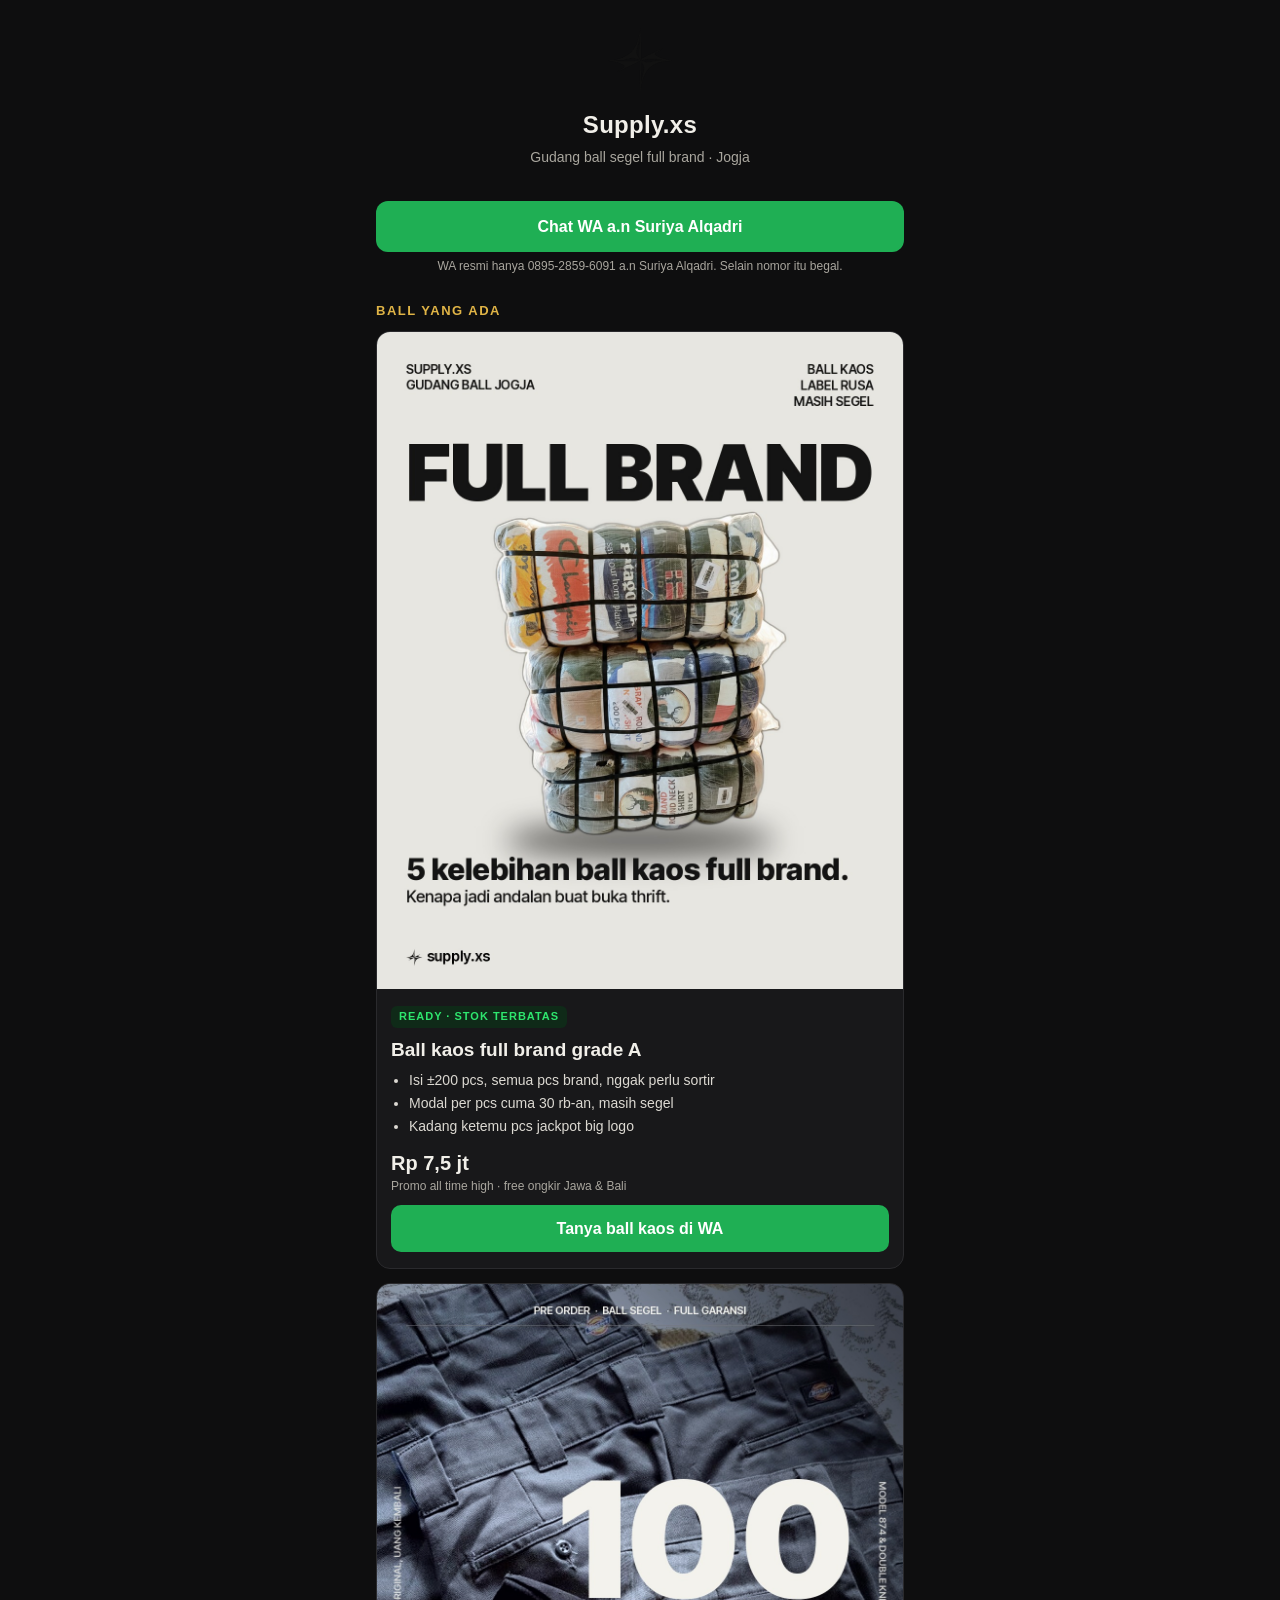
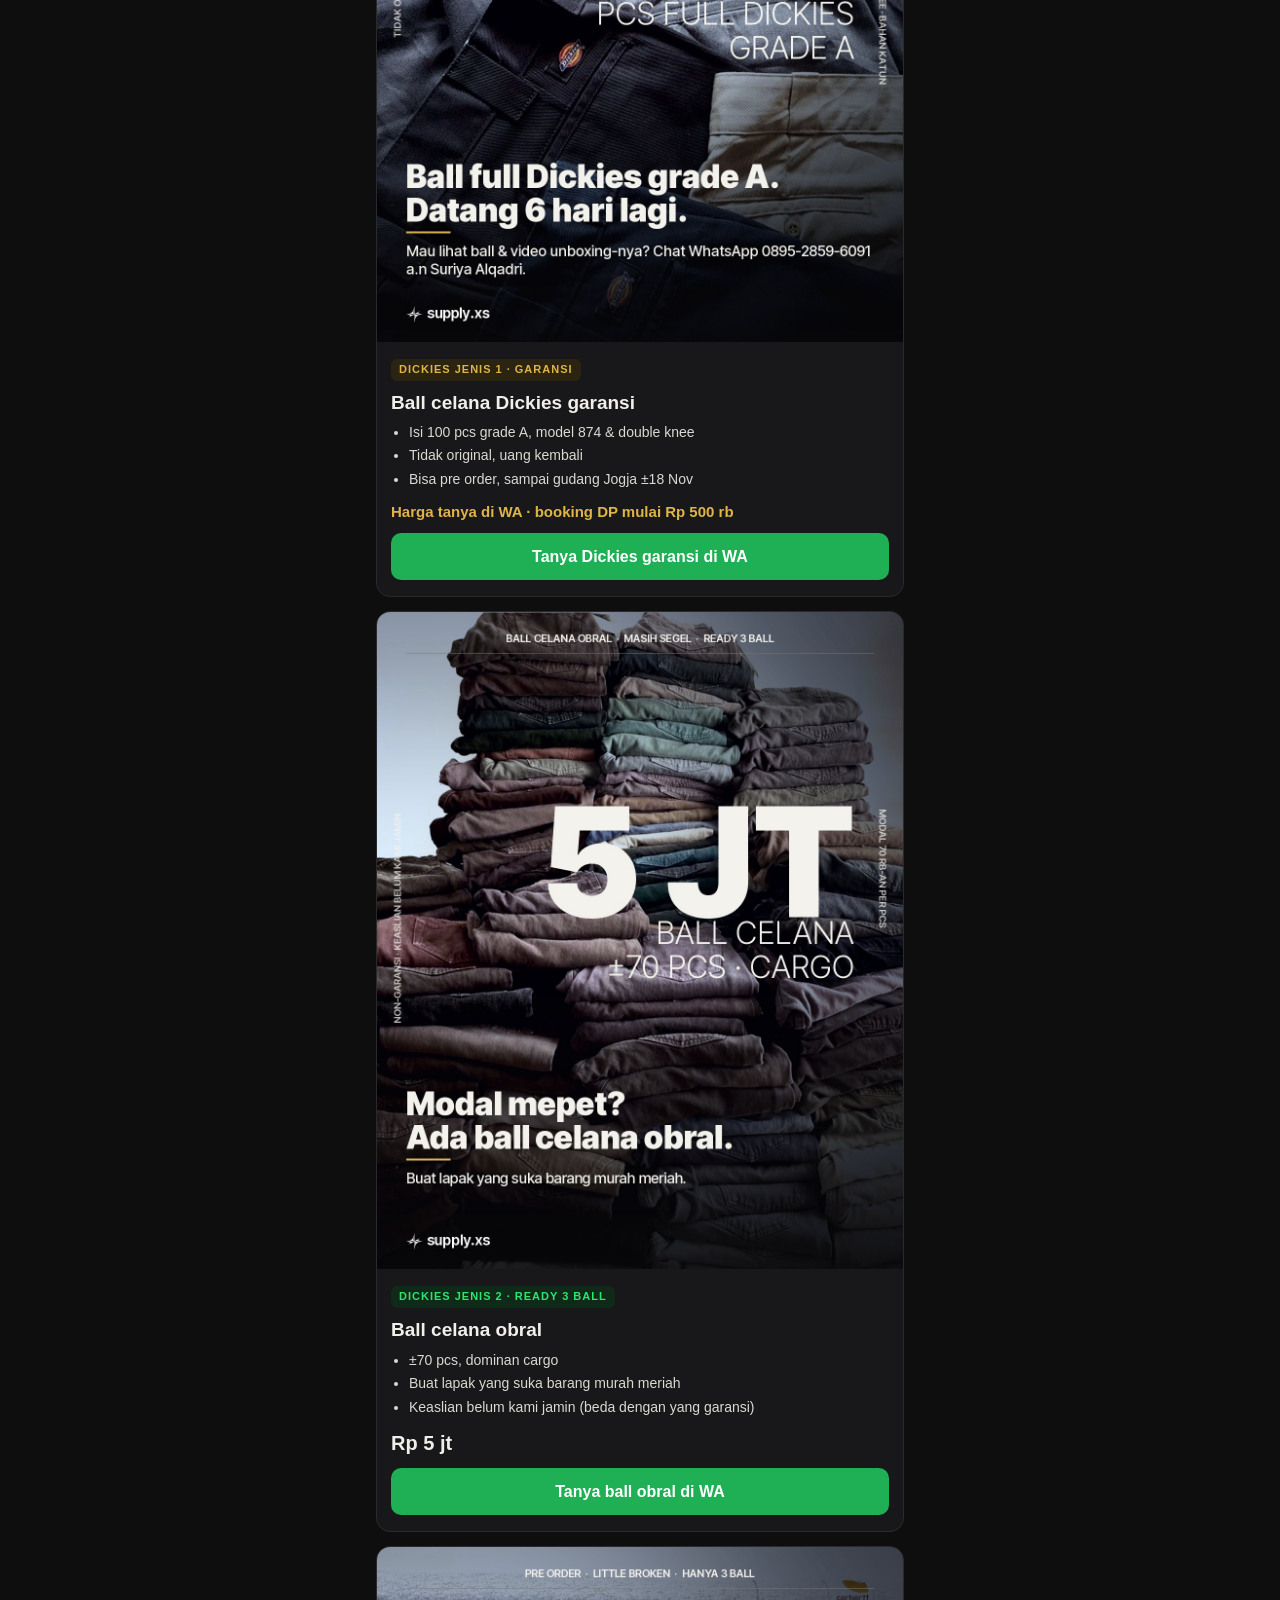
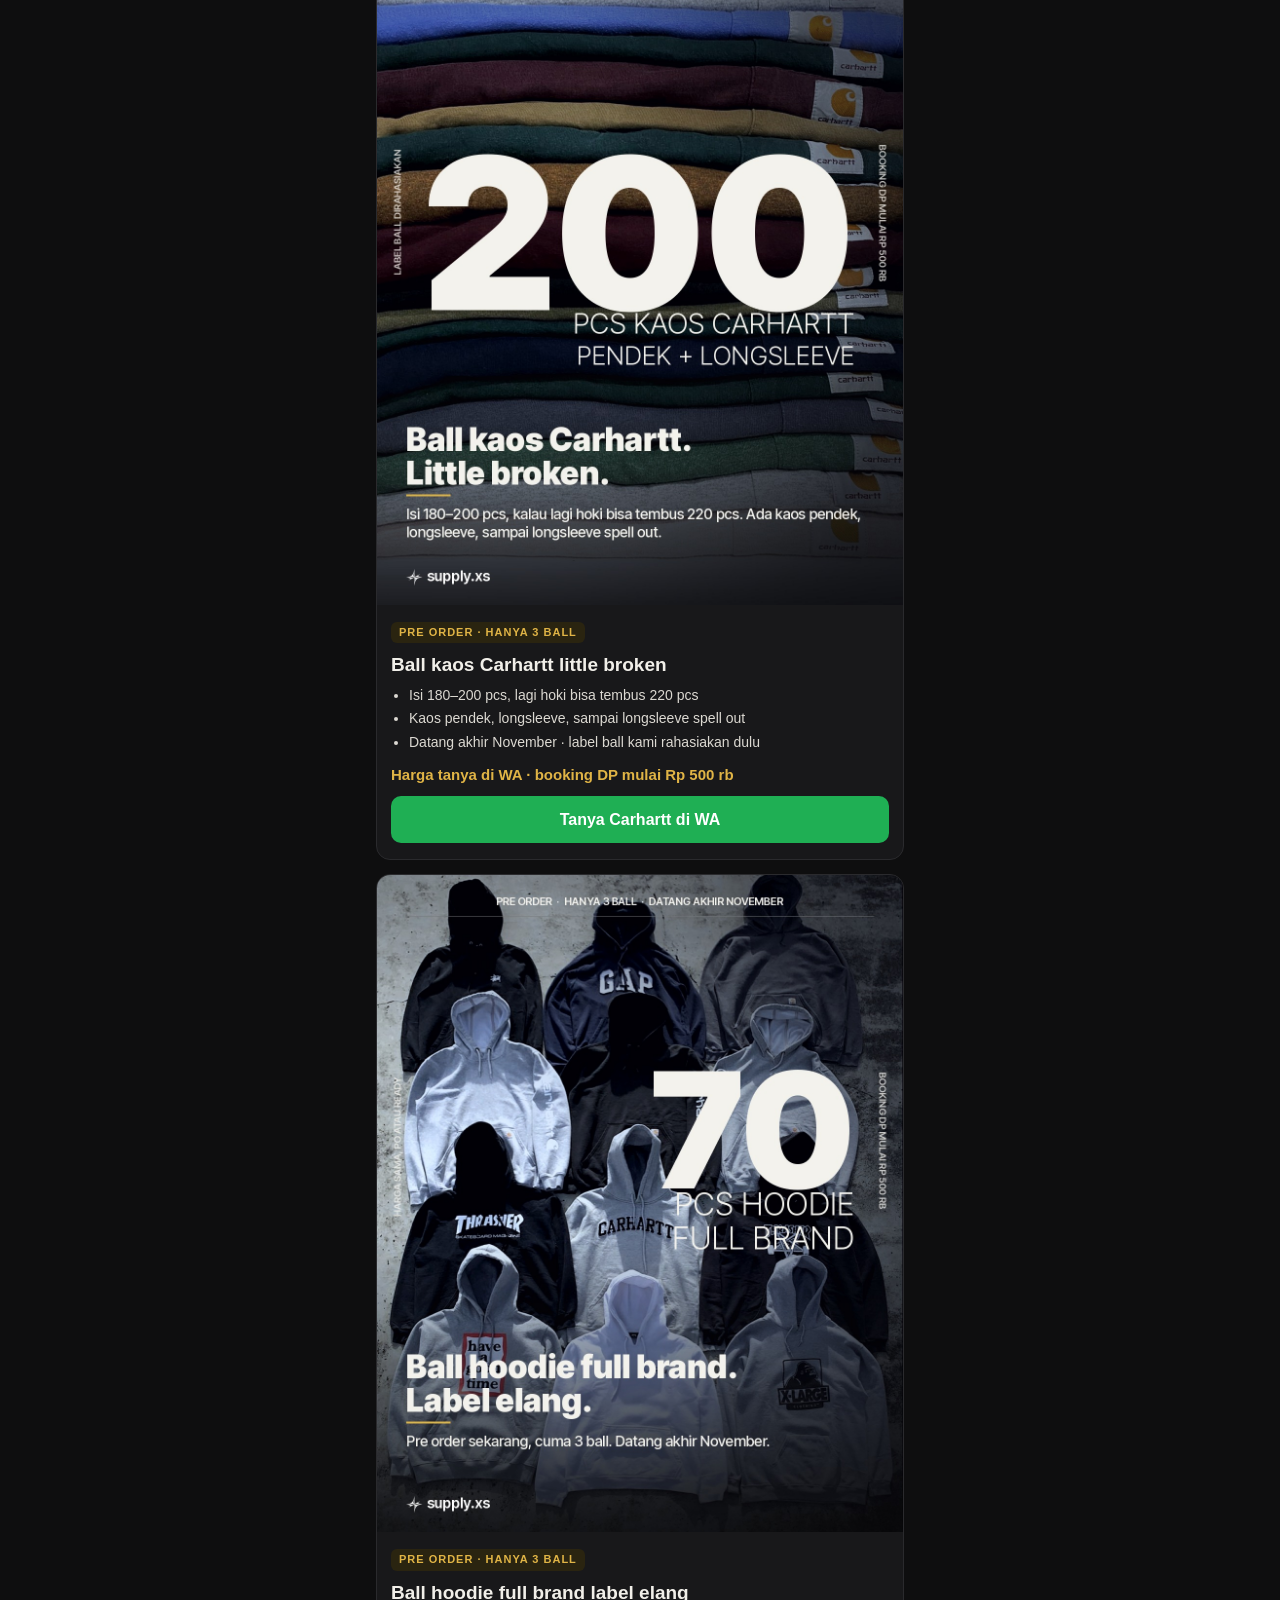
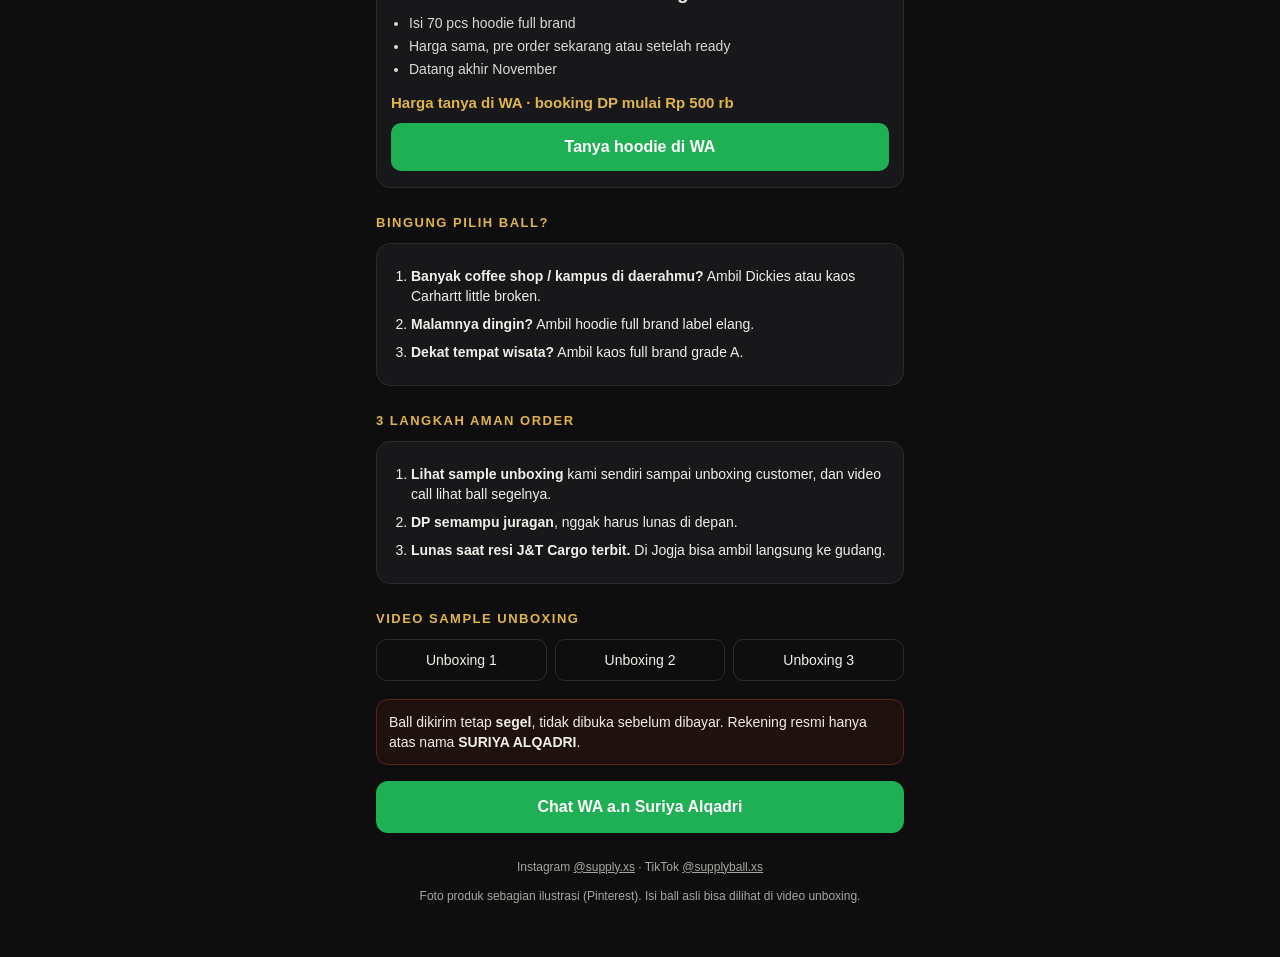
==== katalog/index.html @ a0b1c6cd "Katalog link-in-bio Supply.xs" ====
<!doctype html>
<html lang="id">
<head>
<meta charset="utf-8">
<meta name="viewport" content="width=device-width, initial-scale=1">
<title>Katalog Supply.xs</title>
<meta name="description" content="Katalog ball segel Supply.xs, gudang ball thrift Jogja. Ball kaos full brand grade A, ball celana Dickies, kaos Carhartt, hoodie full brand.">
<meta property="og:title" content="Katalog ball Supply.xs">
<meta property="og:description" content="Ball segel grade A dari gudang Jogja. Chat WA a.n Suriya Alqadri.">
<meta property="og:image" content="https://saranaisa09.github.io/supply-xs/tiktok/kelebihan-kaos/slide-1.jpg">
<link rel="icon" href="../logo.png">
<style>
:root{--latar:#0e0e0f;--kartu:#18181a;--garis:#2a2a2d;--teks:#f1efe9;--redup:#a9a69e;--emas:#e0b446;--hijau:#2ee66e;--wa:#1faf54}
*{box-sizing:border-box}
body{margin:0;background:var(--latar);color:var(--teks);font-family:-apple-system,"Segoe UI",Roboto,Arial,sans-serif;line-height:1.45}
.bungkus{max-width:560px;margin:0 auto;padding:0 16px 40px}
header{text-align:center;padding:28px 0 18px}
header img{width:64px;height:64px;border-radius:50%}
h1{font-size:24px;margin:10px 0 4px;letter-spacing:.3px}
.sub{color:var(--redup);font-size:14px;margin:0}
.tombol-wa{display:flex;align-items:center;justify-content:center;gap:8px;background:var(--wa);color:#fff;text-decoration:none;font-weight:700;border-radius:12px;padding:14px;margin:16px 0 6px;font-size:16px}
.kecil{font-size:12px;color:var(--redup);text-align:center;margin:0 0 18px}
h2{font-size:13px;letter-spacing:1.5px;color:var(--emas);margin:26px 0 10px}
.kartu{background:var(--kartu);border:1px solid var(--garis);border-radius:14px;overflow:hidden;margin-bottom:14px}
.kartu img{width:100%;display:block;aspect-ratio:4/5;object-fit:cover}
.isi{padding:14px 14px 16px}
.label{display:inline-block;font-size:11px;font-weight:700;letter-spacing:1px;padding:3px 8px;border-radius:6px;background:#2a2410;color:var(--emas);margin-bottom:8px}
.label.ready{background:#0f2a18;color:var(--hijau)}
h3{font-size:19px;margin:0 0 6px}
ul{margin:6px 0 12px;padding-left:18px;color:#dcd9d2;font-size:14px}
li{margin:3px 0}
.harga{font-size:20px;font-weight:800;margin:4px 0 2px}
.harga small{display:block;font-size:12px;font-weight:500;color:var(--redup)}
.tanya{font-size:15px;font-weight:700;color:var(--emas);margin:4px 0}
.chat{display:block;text-align:center;background:var(--wa);color:#fff;text-decoration:none;font-weight:700;border-radius:10px;padding:12px;margin-top:10px}
.langkah{background:var(--kartu);border:1px solid var(--garis);border-radius:14px;padding:14px}
.langkah ol{margin:0;padding-left:20px;font-size:14px}
.langkah li{margin:8px 0}
.video{display:flex;gap:8px;flex-wrap:wrap}
.video a{flex:1 1 140px;text-align:center;border:1px solid var(--garis);border-radius:10px;padding:10px;color:var(--teks);text-decoration:none;font-size:14px}
.peringatan{border:1px solid #5a2320;background:#1f1110;border-radius:12px;padding:12px;font-size:14px;margin-top:18px}
footer{text-align:center;color:var(--redup);font-size:12px;margin-top:26px}
footer a{color:var(--redup)}
</style>
</head>
<body>
<div class="bungkus">

<header>
  <img src="../logo.png" alt="Supply.xs">
  <h1>Supply.xs</h1>
  <p class="sub">Gudang ball segel full brand · Jogja</p>
</header>

<a class="tombol-wa" href="https://wa.me/6289528596091?text=Halo%20Supply.xs%2C%20saya%20lihat%20katalog.%20Mau%20tanya%20ball%20bang." target="_blank" rel="noopener">Chat WA a.n Suriya Alqadri</a>
<p class="kecil">WA resmi hanya 0895-2859-6091 a.n Suriya Alqadri. Selain nomor itu begal.</p>

<h2>BALL YANG ADA</h2>

<div class="kartu">
  <img src="../tiktok/kelebihan-kaos/slide-1.jpg" alt="Ball kaos full brand" loading="lazy">
  <div class="isi">
    <span class="label ready">READY · STOK TERBATAS</span>
    <h3>Ball kaos full brand grade A</h3>
    <ul>
      <li>Isi ±200 pcs, semua pcs brand, nggak perlu sortir</li>
      <li>Modal per pcs cuma 30 rb-an, masih segel</li>
      <li>Kadang ketemu pcs jackpot big logo</li>
    </ul>
    <div class="harga">Rp 7,5 jt <small>Promo all time high · free ongkir Jawa &amp; Bali</small></div>
    <a class="chat" href="https://wa.me/6289528596091?text=Halo%20Supply.xs%2C%20saya%20mau%20tanya%20ball%20kaos%20full%20brand%20grade%20A%207%2C5%20jt%20bang." target="_blank" rel="noopener">Tanya ball kaos di WA</a>
  </div>
</div>

<div class="kartu">
  <img src="../tiktok/po-dickies-6hari/slide-1.jpg" alt="Ball celana Dickies garansi" loading="lazy">
  <div class="isi">
    <span class="label">DICKIES JENIS 1 · GARANSI</span>
    <h3>Ball celana Dickies garansi</h3>
    <ul>
      <li>Isi 100 pcs grade A, model 874 &amp; double knee</li>
      <li>Tidak original, uang kembali</li>
      <li>Bisa pre order, sampai gudang Jogja ±18 Nov</li>
    </ul>
    <p class="tanya">Harga tanya di WA · booking DP mulai Rp 500 rb</p>
    <a class="chat" href="https://wa.me/6289528596091?text=Halo%20Supply.xs%2C%20saya%20mau%20tanya%20ball%20Dickies%20garansi%20100%20pcs%20bang." target="_blank" rel="noopener">Tanya Dickies garansi di WA</a>
  </div>
</div>

<div class="kartu">
  <img src="../tiktok/ball-celana-obral/slide-1.jpg" alt="Ball celana obral" loading="lazy">
  <div class="isi">
    <span class="label ready">DICKIES JENIS 2 · READY 3 BALL</span>
    <h3>Ball celana obral</h3>
    <ul>
      <li>±70 pcs, dominan cargo</li>
      <li>Buat lapak yang suka barang murah meriah</li>
      <li>Keaslian belum kami jamin (beda dengan yang garansi)</li>
    </ul>
    <div class="harga">Rp 5 jt</div>
    <a class="chat" href="https://wa.me/6289528596091?text=Halo%20Supply.xs%2C%20saya%20mau%20tanya%20ball%20celana%20obral%205%20jt%20bang." target="_blank" rel="noopener">Tanya ball obral di WA</a>
  </div>
</div>

<div class="kartu">
  <img src="../tiktok/po-carhartt/slide-1.jpg" alt="Ball kaos Carhartt little broken" loading="lazy">
  <div class="isi">
    <span class="label">PRE ORDER · HANYA 3 BALL</span>
    <h3>Ball kaos Carhartt little broken</h3>
    <ul>
      <li>Isi 180–200 pcs, lagi hoki bisa tembus 220 pcs</li>
      <li>Kaos pendek, longsleeve, sampai longsleeve spell out</li>
      <li>Datang akhir November · label ball kami rahasiakan dulu</li>
    </ul>
    <p class="tanya">Harga tanya di WA · booking DP mulai Rp 500 rb</p>
    <a class="chat" href="https://wa.me/6289528596091?text=Halo%20Supply.xs%2C%20saya%20mau%20tanya%20ball%20kaos%20Carhartt%20little%20broken%20bang." target="_blank" rel="noopener">Tanya Carhartt di WA</a>
  </div>
</div>

<div class="kartu">
  <img src="../tiktok/po-hoodie-elang/slide-1.jpg" alt="Ball hoodie full brand label elang" loading="lazy">
  <div class="isi">
    <span class="label">PRE ORDER · HANYA 3 BALL</span>
    <h3>Ball hoodie full brand label elang</h3>
    <ul>
      <li>Isi 70 pcs hoodie full brand</li>
      <li>Harga sama, pre order sekarang atau setelah ready</li>
      <li>Datang akhir November</li>
    </ul>
    <p class="tanya">Harga tanya di WA · booking DP mulai Rp 500 rb</p>
    <a class="chat" href="https://wa.me/6289528596091?text=Halo%20Supply.xs%2C%20saya%20mau%20tanya%20ball%20hoodie%20full%20brand%20label%20elang%20bang." target="_blank" rel="noopener">Tanya hoodie di WA</a>
  </div>
</div>

<h2>BINGUNG PILIH BALL?</h2>
<div class="langkah">
  <ol>
    <li><b>Banyak coffee shop / kampus di daerahmu?</b> Ambil Dickies atau kaos Carhartt little broken.</li>
    <li><b>Malamnya dingin?</b> Ambil hoodie full brand label elang.</li>
    <li><b>Dekat tempat wisata?</b> Ambil kaos full brand grade A.</li>
  </ol>
</div>

<h2>3 LANGKAH AMAN ORDER</h2>
<div class="langkah">
  <ol>
    <li><b>Lihat sample unboxing</b> kami sendiri sampai unboxing customer, dan video call lihat ball segelnya.</li>
    <li><b>DP semampu juragan</b>, nggak harus lunas di depan.</li>
    <li><b>Lunas saat resi J&amp;T Cargo terbit.</b> Di Jogja bisa ambil langsung ke gudang.</li>
  </ol>
</div>

<h2>VIDEO SAMPLE UNBOXING</h2>
<div class="video">
  <a href="https://www.instagram.com/reel/Ddtu9U2zZrS/" target="_blank" rel="noopener">Unboxing 1</a>
  <a href="https://www.instagram.com/reel/Ddv62XCzkI-/" target="_blank" rel="noopener">Unboxing 2</a>
  <a href="https://www.instagram.com/reel/De1SzKYT6KF/" target="_blank" rel="noopener">Unboxing 3</a>
</div>

<div class="peringatan">Ball dikirim tetap <b>segel</b>, tidak dibuka sebelum dibayar. Rekening resmi hanya atas nama <b>SURIYA ALQADRI</b>.</div>

<a class="tombol-wa" href="https://wa.me/6289528596091?text=Halo%20Supply.xs%2C%20saya%20lihat%20katalog.%20Mau%20tanya%20ball%20bang." target="_blank" rel="noopener">Chat WA a.n Suriya Alqadri</a>

<footer>
  <p>Instagram <a href="https://www.instagram.com/supply.xs/">@supply.xs</a> · TikTok <a href="https://www.tiktok.com/@supplyball.xs">@supplyball.xs</a></p>
  <p>Foto produk sebagian ilustrasi (Pinterest). Isi ball asli bisa dilihat di video unboxing.</p>
</footer>

</div>
</body>
</html>
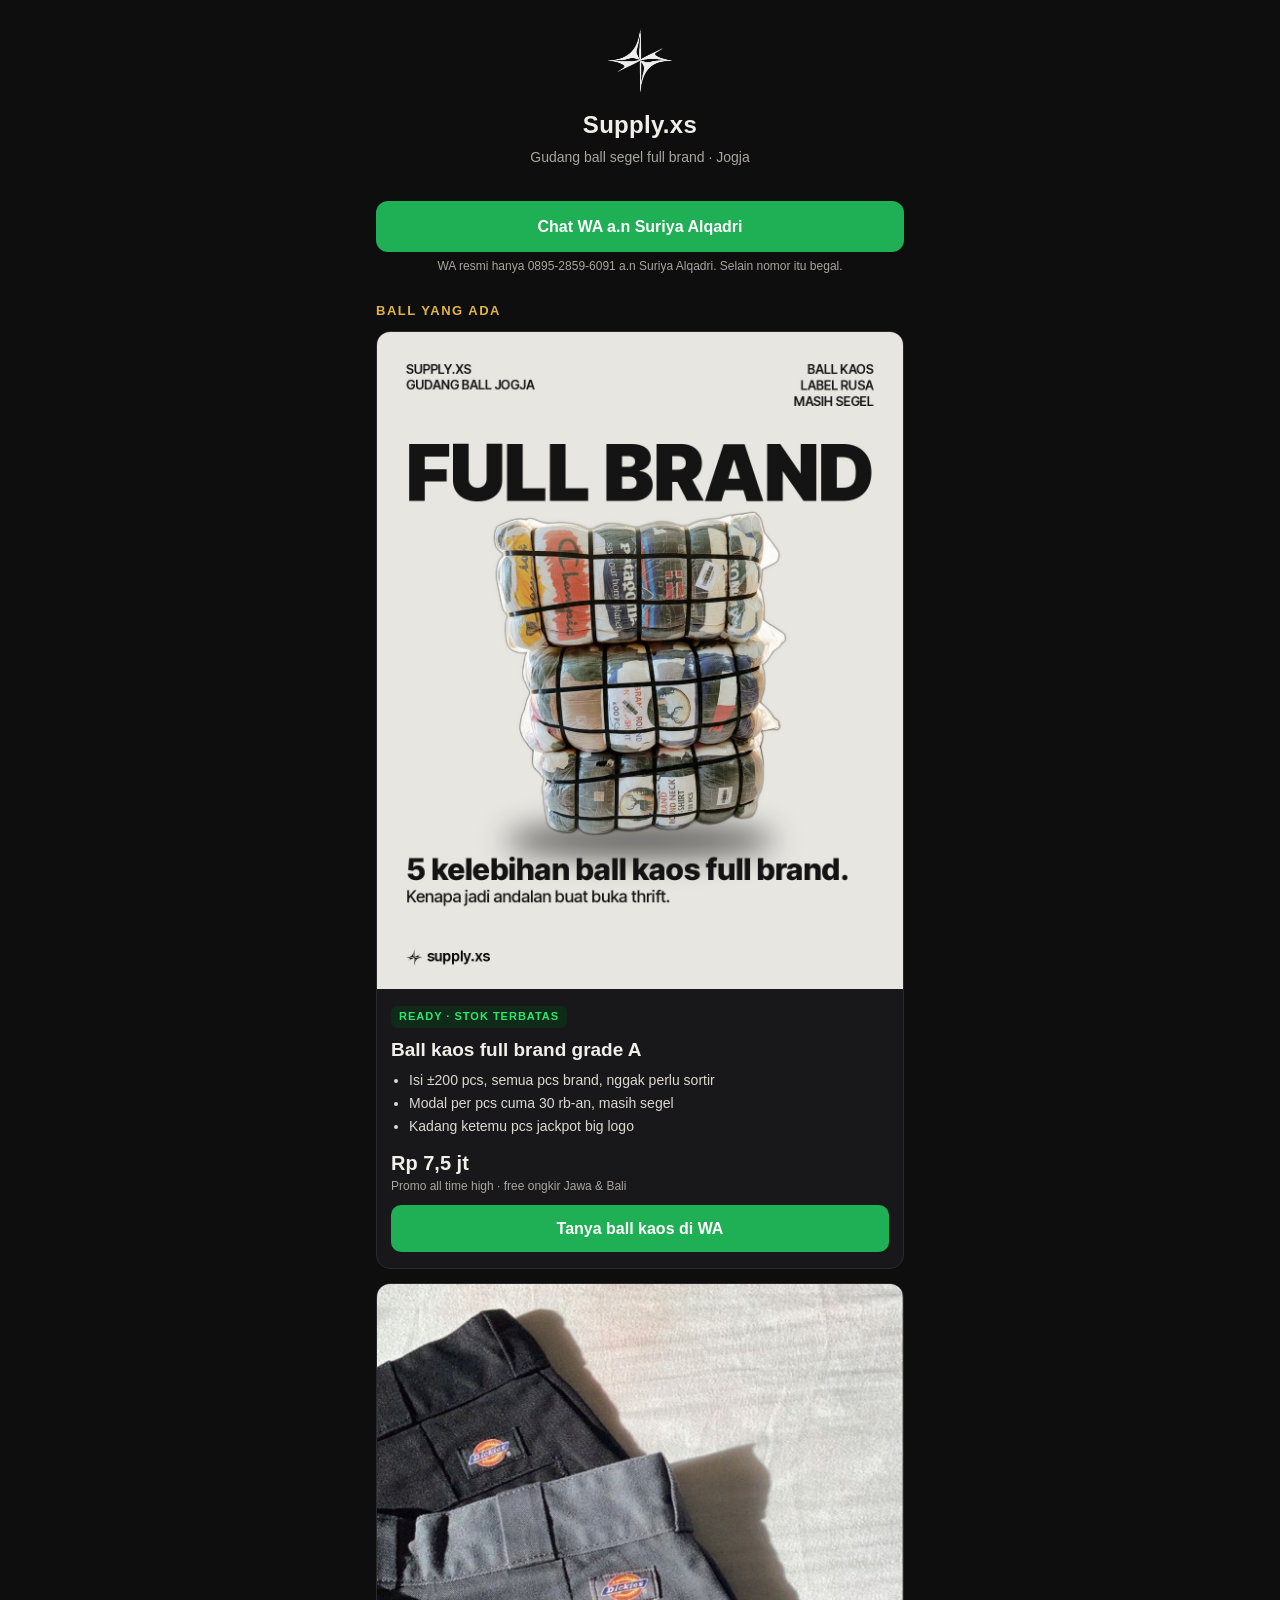
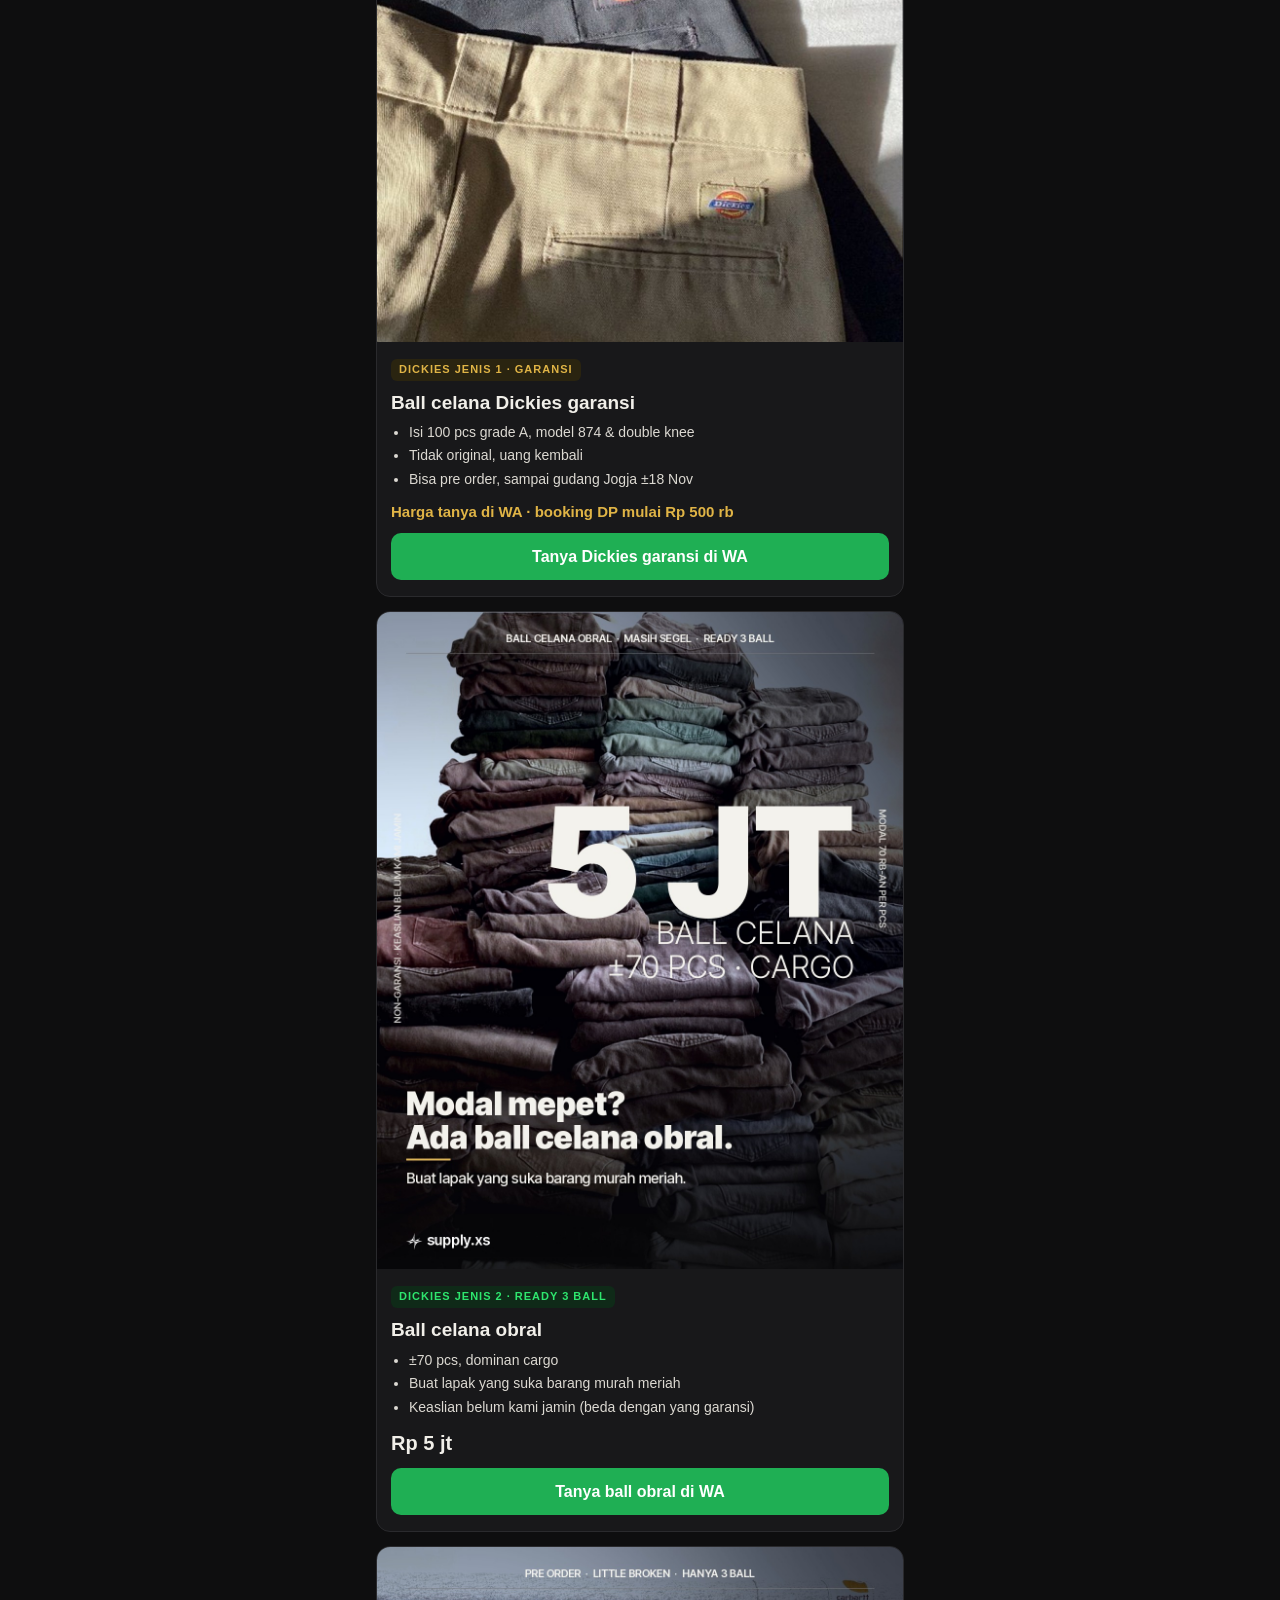
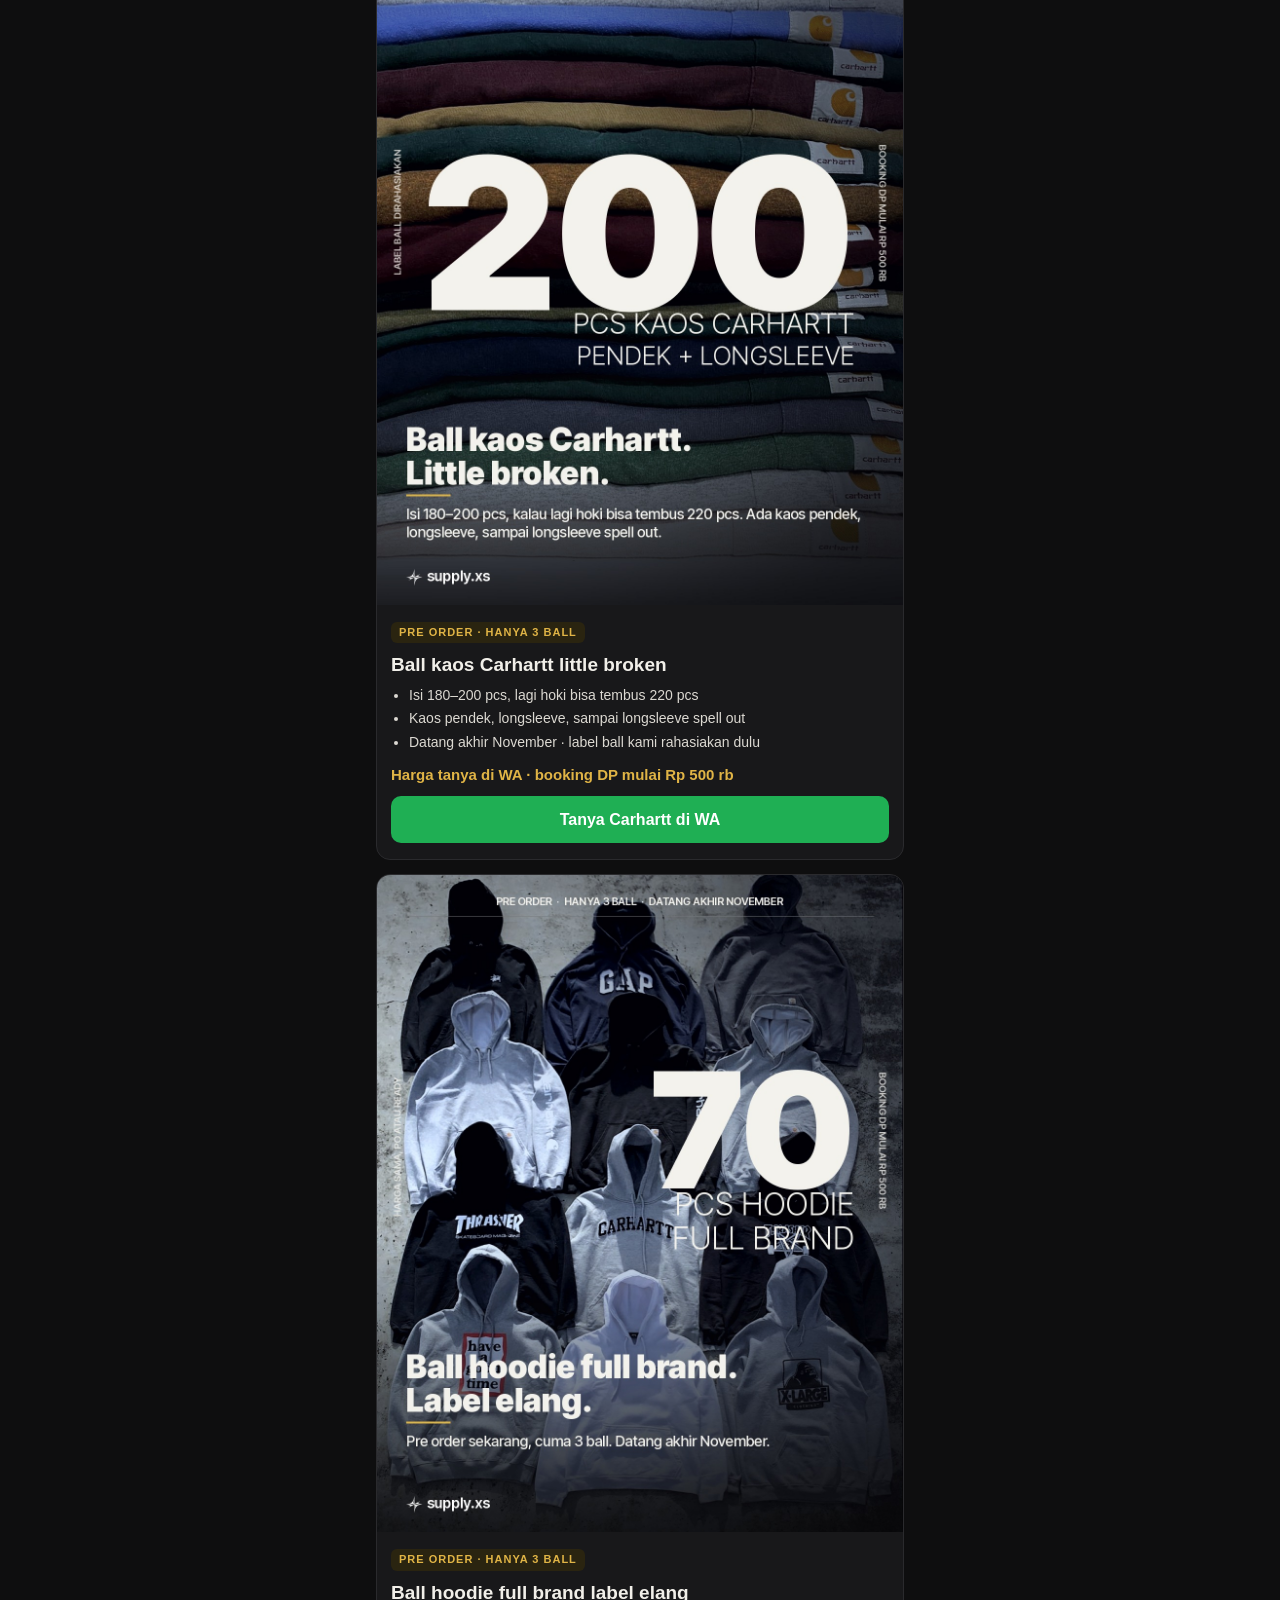
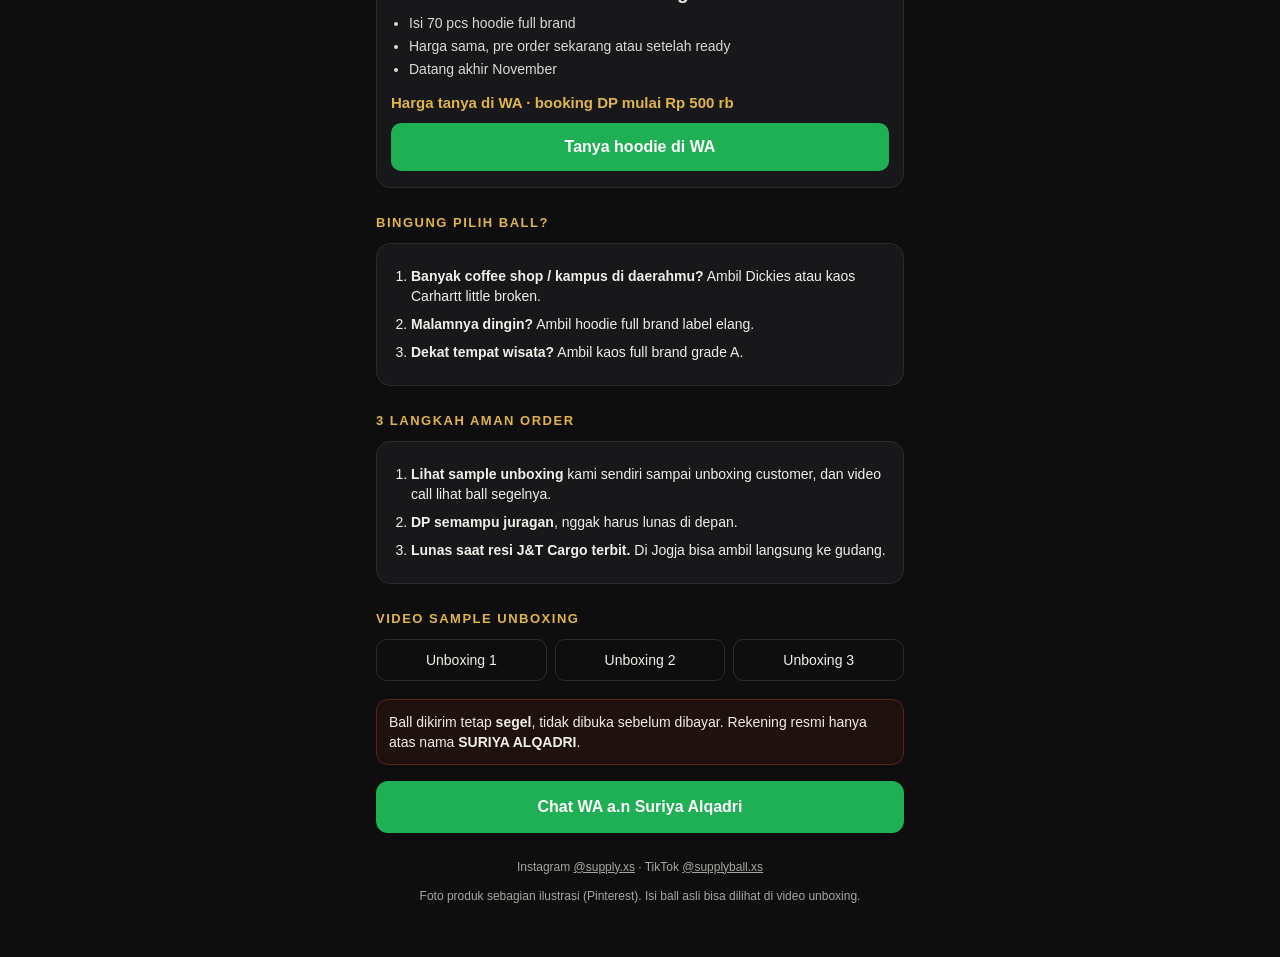
==== commit f90876c4: "Katalog: logo terlihat, foto Dickies tanpa teks basi" ====
--- a/katalog/index.html
+++ b/katalog/index.html
@@ -1,171 +1,173 @@
-<!doctype html>
-<html lang="id">
-<head>
-<meta charset="utf-8">
-<meta name="viewport" content="width=device-width, initial-scale=1">
-<title>Katalog Supply.xs</title>
-<meta name="description" content="Katalog ball segel Supply.xs, gudang ball thrift Jogja. Ball kaos full brand grade A, ball celana Dickies, kaos Carhartt, hoodie full brand.">
-<meta property="og:title" content="Katalog ball Supply.xs">
-<meta property="og:description" content="Ball segel grade A dari gudang Jogja. Chat WA a.n Suriya Alqadri.">
-<meta property="og:image" content="https://saranaisa09.github.io/supply-xs/tiktok/kelebihan-kaos/slide-1.jpg">
-<link rel="icon" href="../logo.png">
-<style>
-:root{--latar:#0e0e0f;--kartu:#18181a;--garis:#2a2a2d;--teks:#f1efe9;--redup:#a9a69e;--emas:#e0b446;--hijau:#2ee66e;--wa:#1faf54}
-*{box-sizing:border-box}
-body{margin:0;background:var(--latar);color:var(--teks);font-family:-apple-system,"Segoe UI",Roboto,Arial,sans-serif;line-height:1.45}
-.bungkus{max-width:560px;margin:0 auto;padding:0 16px 40px}
-header{text-align:center;padding:28px 0 18px}
-header img{width:64px;height:64px;border-radius:50%}
-h1{font-size:24px;margin:10px 0 4px;letter-spacing:.3px}
-.sub{color:var(--redup);font-size:14px;margin:0}
-.tombol-wa{display:flex;align-items:center;justify-content:center;gap:8px;background:var(--wa);color:#fff;text-decoration:none;font-weight:700;border-radius:12px;padding:14px;margin:16px 0 6px;font-size:16px}
-.kecil{font-size:12px;color:var(--redup);text-align:center;margin:0 0 18px}
-h2{font-size:13px;letter-spacing:1.5px;color:var(--emas);margin:26px 0 10px}
-.kartu{background:var(--kartu);border:1px solid var(--garis);border-radius:14px;overflow:hidden;margin-bottom:14px}
-.kartu img{width:100%;display:block;aspect-ratio:4/5;object-fit:cover}
-.isi{padding:14px 14px 16px}
-.label{display:inline-block;font-size:11px;font-weight:700;letter-spacing:1px;padding:3px 8px;border-radius:6px;background:#2a2410;color:var(--emas);margin-bottom:8px}
-.label.ready{background:#0f2a18;color:var(--hijau)}
-h3{font-size:19px;margin:0 0 6px}
-ul{margin:6px 0 12px;padding-left:18px;color:#dcd9d2;font-size:14px}
-li{margin:3px 0}
-.harga{font-size:20px;font-weight:800;margin:4px 0 2px}
-.harga small{display:block;font-size:12px;font-weight:500;color:var(--redup)}
-.tanya{font-size:15px;font-weight:700;color:var(--emas);margin:4px 0}
-.chat{display:block;text-align:center;background:var(--wa);color:#fff;text-decoration:none;font-weight:700;border-radius:10px;padding:12px;margin-top:10px}
-.langkah{background:var(--kartu);border:1px solid var(--garis);border-radius:14px;padding:14px}
-.langkah ol{margin:0;padding-left:20px;font-size:14px}
-.langkah li{margin:8px 0}
-.video{display:flex;gap:8px;flex-wrap:wrap}
-.video a{flex:1 1 140px;text-align:center;border:1px solid var(--garis);border-radius:10px;padding:10px;color:var(--teks);text-decoration:none;font-size:14px}
-.peringatan{border:1px solid #5a2320;background:#1f1110;border-radius:12px;padding:12px;font-size:14px;margin-top:18px}
-footer{text-align:center;color:var(--redup);font-size:12px;margin-top:26px}
-footer a{color:var(--redup)}
-</style>
-</head>
-<body>
-<div class="bungkus">
-
-<header>
-  <img src="../logo.png" alt="Supply.xs">
-  <h1>Supply.xs</h1>
-  <p class="sub">Gudang ball segel full brand · Jogja</p>
-</header>
-
-<a class="tombol-wa" href="https://wa.me/6289528596091?text=Halo%20Supply.xs%2C%20saya%20lihat%20katalog.%20Mau%20tanya%20ball%20bang." target="_blank" rel="noopener">Chat WA a.n Suriya Alqadri</a>
-<p class="kecil">WA resmi hanya 0895-2859-6091 a.n Suriya Alqadri. Selain nomor itu begal.</p>
-
-<h2>BALL YANG ADA</h2>
-
-<div class="kartu">
-  <img src="../tiktok/kelebihan-kaos/slide-1.jpg" alt="Ball kaos full brand" loading="lazy">
-  <div class="isi">
-    <span class="label ready">READY · STOK TERBATAS</span>
-    <h3>Ball kaos full brand grade A</h3>
-    <ul>
-      <li>Isi ±200 pcs, semua pcs brand, nggak perlu sortir</li>
-      <li>Modal per pcs cuma 30 rb-an, masih segel</li>
-      <li>Kadang ketemu pcs jackpot big logo</li>
-    </ul>
-    <div class="harga">Rp 7,5 jt <small>Promo all time high · free ongkir Jawa &amp; Bali</small></div>
-    <a class="chat" href="https://wa.me/6289528596091?text=Halo%20Supply.xs%2C%20saya%20mau%20tanya%20ball%20kaos%20full%20brand%20grade%20A%207%2C5%20jt%20bang." target="_blank" rel="noopener">Tanya ball kaos di WA</a>
-  </div>
-</div>
-
-<div class="kartu">
-  <img src="../tiktok/po-dickies-6hari/slide-1.jpg" alt="Ball celana Dickies garansi" loading="lazy">
-  <div class="isi">
-    <span class="label">DICKIES JENIS 1 · GARANSI</span>
-    <h3>Ball celana Dickies garansi</h3>
-    <ul>
-      <li>Isi 100 pcs grade A, model 874 &amp; double knee</li>
-      <li>Tidak original, uang kembali</li>
-      <li>Bisa pre order, sampai gudang Jogja ±18 Nov</li>
-    </ul>
-    <p class="tanya">Harga tanya di WA · booking DP mulai Rp 500 rb</p>
-    <a class="chat" href="https://wa.me/6289528596091?text=Halo%20Supply.xs%2C%20saya%20mau%20tanya%20ball%20Dickies%20garansi%20100%20pcs%20bang." target="_blank" rel="noopener">Tanya Dickies garansi di WA</a>
-  </div>
-</div>
-
-<div class="kartu">
-  <img src="../tiktok/ball-celana-obral/slide-1.jpg" alt="Ball celana obral" loading="lazy">
-  <div class="isi">
-    <span class="label ready">DICKIES JENIS 2 · READY 3 BALL</span>
-    <h3>Ball celana obral</h3>
-    <ul>
-      <li>±70 pcs, dominan cargo</li>
-      <li>Buat lapak yang suka barang murah meriah</li>
-      <li>Keaslian belum kami jamin (beda dengan yang garansi)</li>
-    </ul>
-    <div class="harga">Rp 5 jt</div>
-    <a class="chat" href="https://wa.me/6289528596091?text=Halo%20Supply.xs%2C%20saya%20mau%20tanya%20ball%20celana%20obral%205%20jt%20bang." target="_blank" rel="noopener">Tanya ball obral di WA</a>
-  </div>
-</div>
-
-<div class="kartu">
-  <img src="../tiktok/po-carhartt/slide-1.jpg" alt="Ball kaos Carhartt little broken" loading="lazy">
-  <div class="isi">
-    <span class="label">PRE ORDER · HANYA 3 BALL</span>
-    <h3>Ball kaos Carhartt little broken</h3>
-    <ul>
-      <li>Isi 180–200 pcs, lagi hoki bisa tembus 220 pcs</li>
-      <li>Kaos pendek, longsleeve, sampai longsleeve spell out</li>
-      <li>Datang akhir November · label ball kami rahasiakan dulu</li>
-    </ul>
-    <p class="tanya">Harga tanya di WA · booking DP mulai Rp 500 rb</p>
-    <a class="chat" href="https://wa.me/6289528596091?text=Halo%20Supply.xs%2C%20saya%20mau%20tanya%20ball%20kaos%20Carhartt%20little%20broken%20bang." target="_blank" rel="noopener">Tanya Carhartt di WA</a>
-  </div>
-</div>
-
-<div class="kartu">
-  <img src="../tiktok/po-hoodie-elang/slide-1.jpg" alt="Ball hoodie full brand label elang" loading="lazy">
-  <div class="isi">
-    <span class="label">PRE ORDER · HANYA 3 BALL</span>
-    <h3>Ball hoodie full brand label elang</h3>
-    <ul>
-      <li>Isi 70 pcs hoodie full brand</li>
-      <li>Harga sama, pre order sekarang atau setelah ready</li>
-      <li>Datang akhir November</li>
-    </ul>
-    <p class="tanya">Harga tanya di WA · booking DP mulai Rp 500 rb</p>
-    <a class="chat" href="https://wa.me/6289528596091?text=Halo%20Supply.xs%2C%20saya%20mau%20tanya%20ball%20hoodie%20full%20brand%20label%20elang%20bang." target="_blank" rel="noopener">Tanya hoodie di WA</a>
-  </div>
-</div>
-
-<h2>BINGUNG PILIH BALL?</h2>
-<div class="langkah">
-  <ol>
-    <li><b>Banyak coffee shop / kampus di daerahmu?</b> Ambil Dickies atau kaos Carhartt little broken.</li>
-    <li><b>Malamnya dingin?</b> Ambil hoodie full brand label elang.</li>
-    <li><b>Dekat tempat wisata?</b> Ambil kaos full brand grade A.</li>
-  </ol>
-</div>
-
-<h2>3 LANGKAH AMAN ORDER</h2>
-<div class="langkah">
-  <ol>
-    <li><b>Lihat sample unboxing</b> kami sendiri sampai unboxing customer, dan video call lihat ball segelnya.</li>
-    <li><b>DP semampu juragan</b>, nggak harus lunas di depan.</li>
-    <li><b>Lunas saat resi J&amp;T Cargo terbit.</b> Di Jogja bisa ambil langsung ke gudang.</li>
-  </ol>
-</div>
-
-<h2>VIDEO SAMPLE UNBOXING</h2>
-<div class="video">
-  <a href="https://www.instagram.com/reel/Ddtu9U2zZrS/" target="_blank" rel="noopener">Unboxing 1</a>
-  <a href="https://www.instagram.com/reel/Ddv62XCzkI-/" target="_blank" rel="noopener">Unboxing 2</a>
-  <a href="https://www.instagram.com/reel/De1SzKYT6KF/" target="_blank" rel="noopener">Unboxing 3</a>
-</div>
-
-<div class="peringatan">Ball dikirim tetap <b>segel</b>, tidak dibuka sebelum dibayar. Rekening resmi hanya atas nama <b>SURIYA ALQADRI</b>.</div>
-
-<a class="tombol-wa" href="https://wa.me/6289528596091?text=Halo%20Supply.xs%2C%20saya%20lihat%20katalog.%20Mau%20tanya%20ball%20bang." target="_blank" rel="noopener">Chat WA a.n Suriya Alqadri</a>
-
-<footer>
-  <p>Instagram <a href="https://www.instagram.com/supply.xs/">@supply.xs</a> · TikTok <a href="https://www.tiktok.com/@supplyball.xs">@supplyball.xs</a></p>
-  <p>Foto produk sebagian ilustrasi (Pinterest). Isi ball asli bisa dilihat di video unboxing.</p>
-</footer>
-
-</div>
-</body>
-</html>
+<!doctype html>
+<html lang="id">
+<head>
+<meta charset="utf-8">
+<meta name="viewport" content="width=device-width, initial-scale=1">
+<title>Katalog Supply.xs</title>
+<meta name="description" content="Katalog ball segel Supply.xs, gudang ball thrift Jogja. Ball kaos full brand grade A, ball celana Dickies, kaos Carhartt, hoodie full brand.">
+<meta property="og:title" content="Katalog ball Supply.xs">
+<meta property="og:description" content="Ball segel grade A dari gudang Jogja. Chat WA a.n Suriya Alqadri.">
+<meta property="og:image" content="https://saranaisa09.github.io/supply-xs/tiktok/kelebihan-kaos/slide-1.jpg">
+<link rel="icon" href="../logo.png">
+<style>
+:root{--latar:#0e0e0f;--kartu:#18181a;--garis:#2a2a2d;--teks:#f1efe9;--redup:#a9a69e;--emas:#e0b446;--hijau:#2ee66e;--wa:#1faf54}
+*{box-sizing:border-box}
+html,body{overflow-x:hidden}
+img{max-width:100%}
+body{margin:0;background:var(--latar);color:var(--teks);font-family:-apple-system,"Segoe UI",Roboto,Arial,sans-serif;line-height:1.45}
+.bungkus{max-width:560px;margin:0 auto;padding:0 16px 40px}
+header{text-align:center;padding:28px 0 18px}
+header img{width:64px;height:64px;filter:invert(1)}
+h1{font-size:24px;margin:10px 0 4px;letter-spacing:.3px}
+.sub{color:var(--redup);font-size:14px;margin:0}
+.tombol-wa{display:flex;align-items:center;justify-content:center;gap:8px;background:var(--wa);color:#fff;text-decoration:none;font-weight:700;border-radius:12px;padding:14px;margin:16px 0 6px;font-size:16px}
+.kecil{font-size:12px;color:var(--redup);text-align:center;margin:0 0 18px}
+h2{font-size:13px;letter-spacing:1.5px;color:var(--emas);margin:26px 0 10px}
+.kartu{background:var(--kartu);border:1px solid var(--garis);border-radius:14px;overflow:hidden;margin-bottom:14px}
+.kartu img{width:100%;display:block;aspect-ratio:4/5;object-fit:cover}
+.isi{padding:14px 14px 16px}
+.label{display:inline-block;font-size:11px;font-weight:700;letter-spacing:1px;padding:3px 8px;border-radius:6px;background:#2a2410;color:var(--emas);margin-bottom:8px}
+.label.ready{background:#0f2a18;color:var(--hijau)}
+h3{font-size:19px;margin:0 0 6px}
+ul{margin:6px 0 12px;padding-left:18px;color:#dcd9d2;font-size:14px}
+li{margin:3px 0}
+.harga{font-size:20px;font-weight:800;margin:4px 0 2px}
+.harga small{display:block;font-size:12px;font-weight:500;color:var(--redup)}
+.tanya{font-size:15px;font-weight:700;color:var(--emas);margin:4px 0}
+.chat{display:block;text-align:center;background:var(--wa);color:#fff;text-decoration:none;font-weight:700;border-radius:10px;padding:12px;margin-top:10px}
+.langkah{background:var(--kartu);border:1px solid var(--garis);border-radius:14px;padding:14px}
+.langkah ol{margin:0;padding-left:20px;font-size:14px}
+.langkah li{margin:8px 0}
+.video{display:flex;gap:8px;flex-wrap:wrap}
+.video a{flex:1 1 140px;text-align:center;border:1px solid var(--garis);border-radius:10px;padding:10px;color:var(--teks);text-decoration:none;font-size:14px}
+.peringatan{border:1px solid #5a2320;background:#1f1110;border-radius:12px;padding:12px;font-size:14px;margin-top:18px}
+footer{text-align:center;color:var(--redup);font-size:12px;margin-top:26px}
+footer a{color:var(--redup)}
+</style>
+</head>
+<body>
+<div class="bungkus">
+
+<header>
+  <img src="../logo.png" alt="Supply.xs">
+  <h1>Supply.xs</h1>
+  <p class="sub">Gudang ball segel full brand · Jogja</p>
+</header>
+
+<a class="tombol-wa" href="https://wa.me/6289528596091?text=Halo%20Supply.xs%2C%20saya%20lihat%20katalog.%20Mau%20tanya%20ball%20bang." target="_blank" rel="noopener">Chat WA a.n Suriya Alqadri</a>
+<p class="kecil">WA resmi hanya 0895-2859-6091 a.n Suriya Alqadri. Selain nomor itu begal.</p>
+
+<h2>BALL YANG ADA</h2>
+
+<div class="kartu">
+  <img src="../tiktok/kelebihan-kaos/slide-1.jpg" alt="Ball kaos full brand" loading="lazy">
+  <div class="isi">
+    <span class="label ready">READY · STOK TERBATAS</span>
+    <h3>Ball kaos full brand grade A</h3>
+    <ul>
+      <li>Isi ±200 pcs, semua pcs brand, nggak perlu sortir</li>
+      <li>Modal per pcs cuma 30 rb-an, masih segel</li>
+      <li>Kadang ketemu pcs jackpot big logo</li>
+    </ul>
+    <div class="harga">Rp 7,5 jt <small>Promo all time high · free ongkir Jawa &amp; Bali</small></div>
+    <a class="chat" href="https://wa.me/6289528596091?text=Halo%20Supply.xs%2C%20saya%20mau%20tanya%20ball%20kaos%20full%20brand%20grade%20A%207%2C5%20jt%20bang." target="_blank" rel="noopener">Tanya ball kaos di WA</a>
+  </div>
+</div>
+
+<div class="kartu">
+  <img src="foto/dickies-garansi.jpg" alt="Ball celana Dickies garansi" loading="lazy">
+  <div class="isi">
+    <span class="label">DICKIES JENIS 1 · GARANSI</span>
+    <h3>Ball celana Dickies garansi</h3>
+    <ul>
+      <li>Isi 100 pcs grade A, model 874 &amp; double knee</li>
+      <li>Tidak original, uang kembali</li>
+      <li>Bisa pre order, sampai gudang Jogja ±18 Nov</li>
+    </ul>
+    <p class="tanya">Harga tanya di WA · booking DP mulai Rp 500 rb</p>
+    <a class="chat" href="https://wa.me/6289528596091?text=Halo%20Supply.xs%2C%20saya%20mau%20tanya%20ball%20Dickies%20garansi%20100%20pcs%20bang." target="_blank" rel="noopener">Tanya Dickies garansi di WA</a>
+  </div>
+</div>
+
+<div class="kartu">
+  <img src="../tiktok/ball-celana-obral/slide-1.jpg" alt="Ball celana obral" loading="lazy">
+  <div class="isi">
+    <span class="label ready">DICKIES JENIS 2 · READY 3 BALL</span>
+    <h3>Ball celana obral</h3>
+    <ul>
+      <li>±70 pcs, dominan cargo</li>
+      <li>Buat lapak yang suka barang murah meriah</li>
+      <li>Keaslian belum kami jamin (beda dengan yang garansi)</li>
+    </ul>
+    <div class="harga">Rp 5 jt</div>
+    <a class="chat" href="https://wa.me/6289528596091?text=Halo%20Supply.xs%2C%20saya%20mau%20tanya%20ball%20celana%20obral%205%20jt%20bang." target="_blank" rel="noopener">Tanya ball obral di WA</a>
+  </div>
+</div>
+
+<div class="kartu">
+  <img src="../tiktok/po-carhartt/slide-1.jpg" alt="Ball kaos Carhartt little broken" loading="lazy">
+  <div class="isi">
+    <span class="label">PRE ORDER · HANYA 3 BALL</span>
+    <h3>Ball kaos Carhartt little broken</h3>
+    <ul>
+      <li>Isi 180–200 pcs, lagi hoki bisa tembus 220 pcs</li>
+      <li>Kaos pendek, longsleeve, sampai longsleeve spell out</li>
+      <li>Datang akhir November · label ball kami rahasiakan dulu</li>
+    </ul>
+    <p class="tanya">Harga tanya di WA · booking DP mulai Rp 500 rb</p>
+    <a class="chat" href="https://wa.me/6289528596091?text=Halo%20Supply.xs%2C%20saya%20mau%20tanya%20ball%20kaos%20Carhartt%20little%20broken%20bang." target="_blank" rel="noopener">Tanya Carhartt di WA</a>
+  </div>
+</div>
+
+<div class="kartu">
+  <img src="../tiktok/po-hoodie-elang/slide-1.jpg" alt="Ball hoodie full brand label elang" loading="lazy">
+  <div class="isi">
+    <span class="label">PRE ORDER · HANYA 3 BALL</span>
+    <h3>Ball hoodie full brand label elang</h3>
+    <ul>
+      <li>Isi 70 pcs hoodie full brand</li>
+      <li>Harga sama, pre order sekarang atau setelah ready</li>
+      <li>Datang akhir November</li>
+    </ul>
+    <p class="tanya">Harga tanya di WA · booking DP mulai Rp 500 rb</p>
+    <a class="chat" href="https://wa.me/6289528596091?text=Halo%20Supply.xs%2C%20saya%20mau%20tanya%20ball%20hoodie%20full%20brand%20label%20elang%20bang." target="_blank" rel="noopener">Tanya hoodie di WA</a>
+  </div>
+</div>
+
+<h2>BINGUNG PILIH BALL?</h2>
+<div class="langkah">
+  <ol>
+    <li><b>Banyak coffee shop / kampus di daerahmu?</b> Ambil Dickies atau kaos Carhartt little broken.</li>
+    <li><b>Malamnya dingin?</b> Ambil hoodie full brand label elang.</li>
+    <li><b>Dekat tempat wisata?</b> Ambil kaos full brand grade A.</li>
+  </ol>
+</div>
+
+<h2>3 LANGKAH AMAN ORDER</h2>
+<div class="langkah">
+  <ol>
+    <li><b>Lihat sample unboxing</b> kami sendiri sampai unboxing customer, dan video call lihat ball segelnya.</li>
+    <li><b>DP semampu juragan</b>, nggak harus lunas di depan.</li>
+    <li><b>Lunas saat resi J&amp;T Cargo terbit.</b> Di Jogja bisa ambil langsung ke gudang.</li>
+  </ol>
+</div>
+
+<h2>VIDEO SAMPLE UNBOXING</h2>
+<div class="video">
+  <a href="https://www.instagram.com/reel/Ddtu9U2zZrS/" target="_blank" rel="noopener">Unboxing 1</a>
+  <a href="https://www.instagram.com/reel/Ddv62XCzkI-/" target="_blank" rel="noopener">Unboxing 2</a>
+  <a href="https://www.instagram.com/reel/De1SzKYT6KF/" target="_blank" rel="noopener">Unboxing 3</a>
+</div>
+
+<div class="peringatan">Ball dikirim tetap <b>segel</b>, tidak dibuka sebelum dibayar. Rekening resmi hanya atas nama <b>SURIYA ALQADRI</b>.</div>
+
+<a class="tombol-wa" href="https://wa.me/6289528596091?text=Halo%20Supply.xs%2C%20saya%20lihat%20katalog.%20Mau%20tanya%20ball%20bang." target="_blank" rel="noopener">Chat WA a.n Suriya Alqadri</a>
+
+<footer>
+  <p>Instagram <a href="https://www.instagram.com/supply.xs/">@supply.xs</a> · TikTok <a href="https://www.tiktok.com/@supplyball.xs">@supplyball.xs</a></p>
+  <p>Foto produk sebagian ilustrasi (Pinterest). Isi ball asli bisa dilihat di video unboxing.</p>
+</footer>
+
+</div>
+</body>
+</html>
